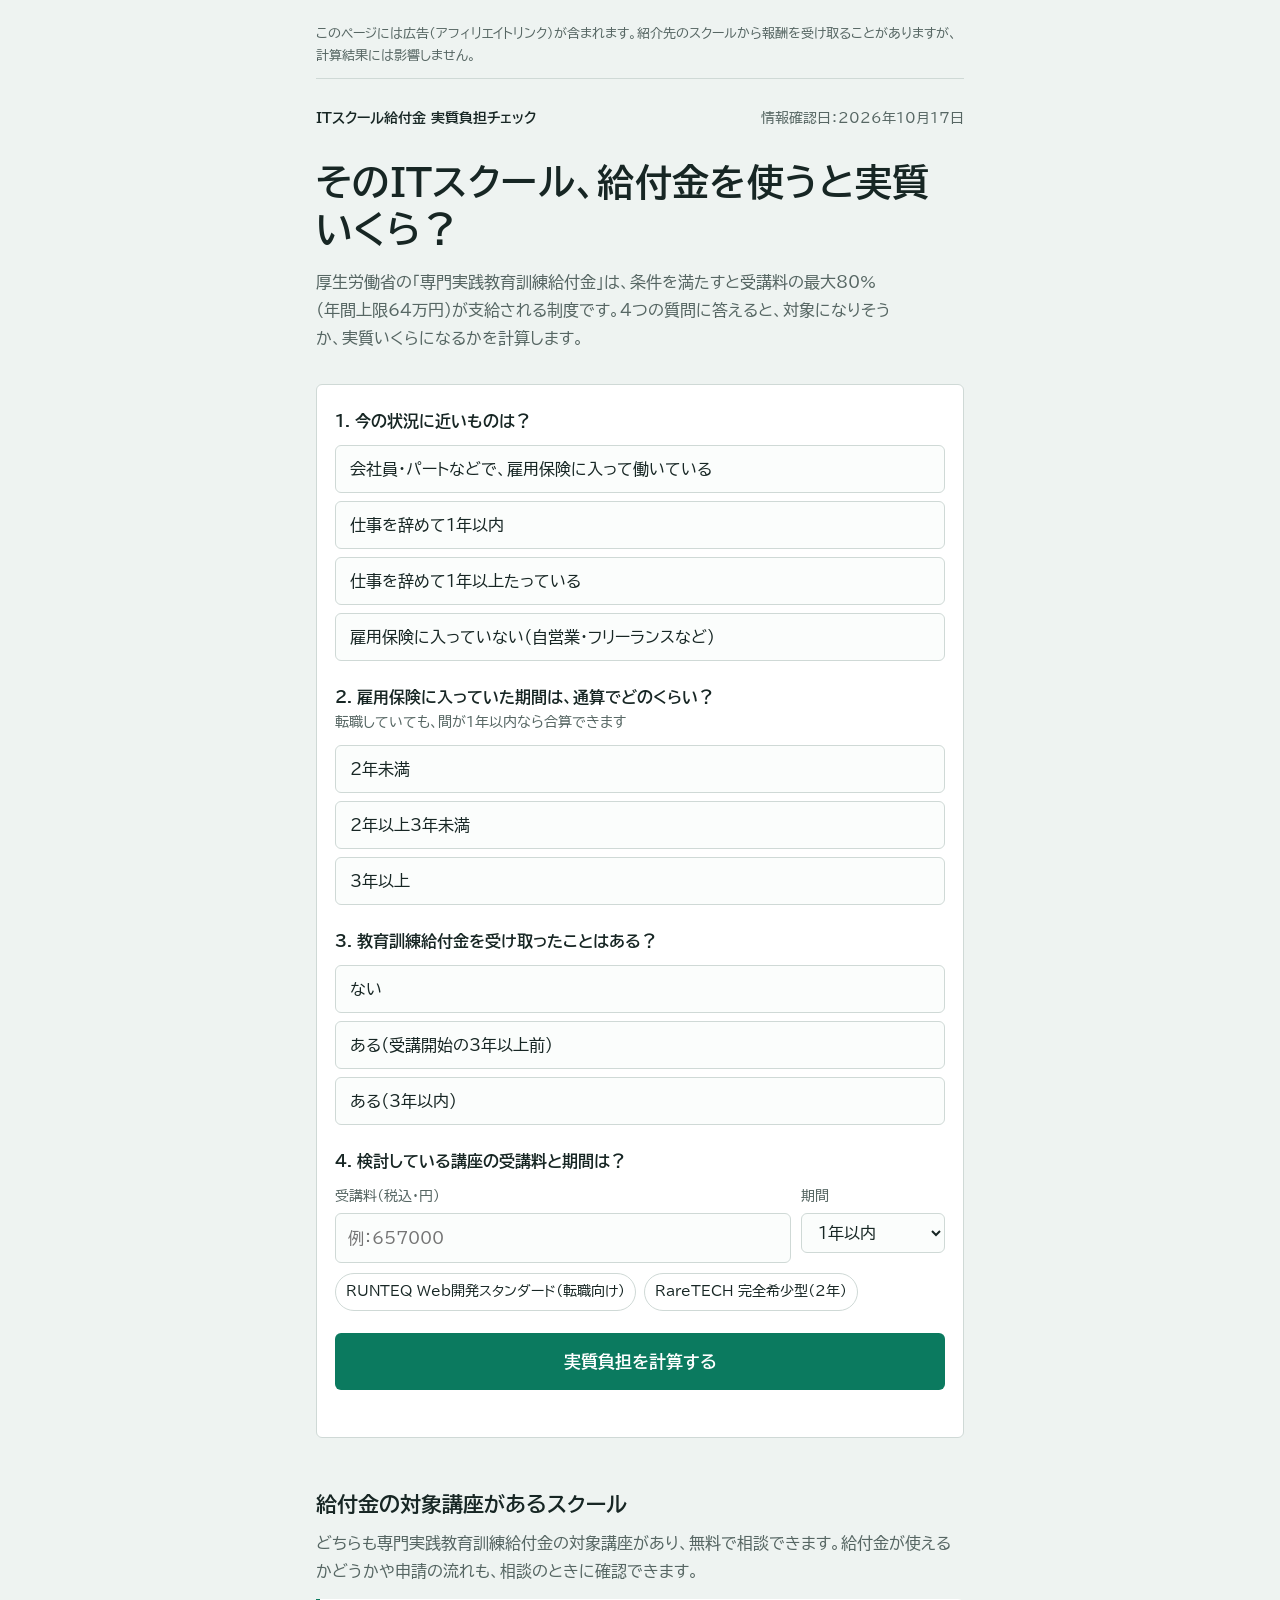
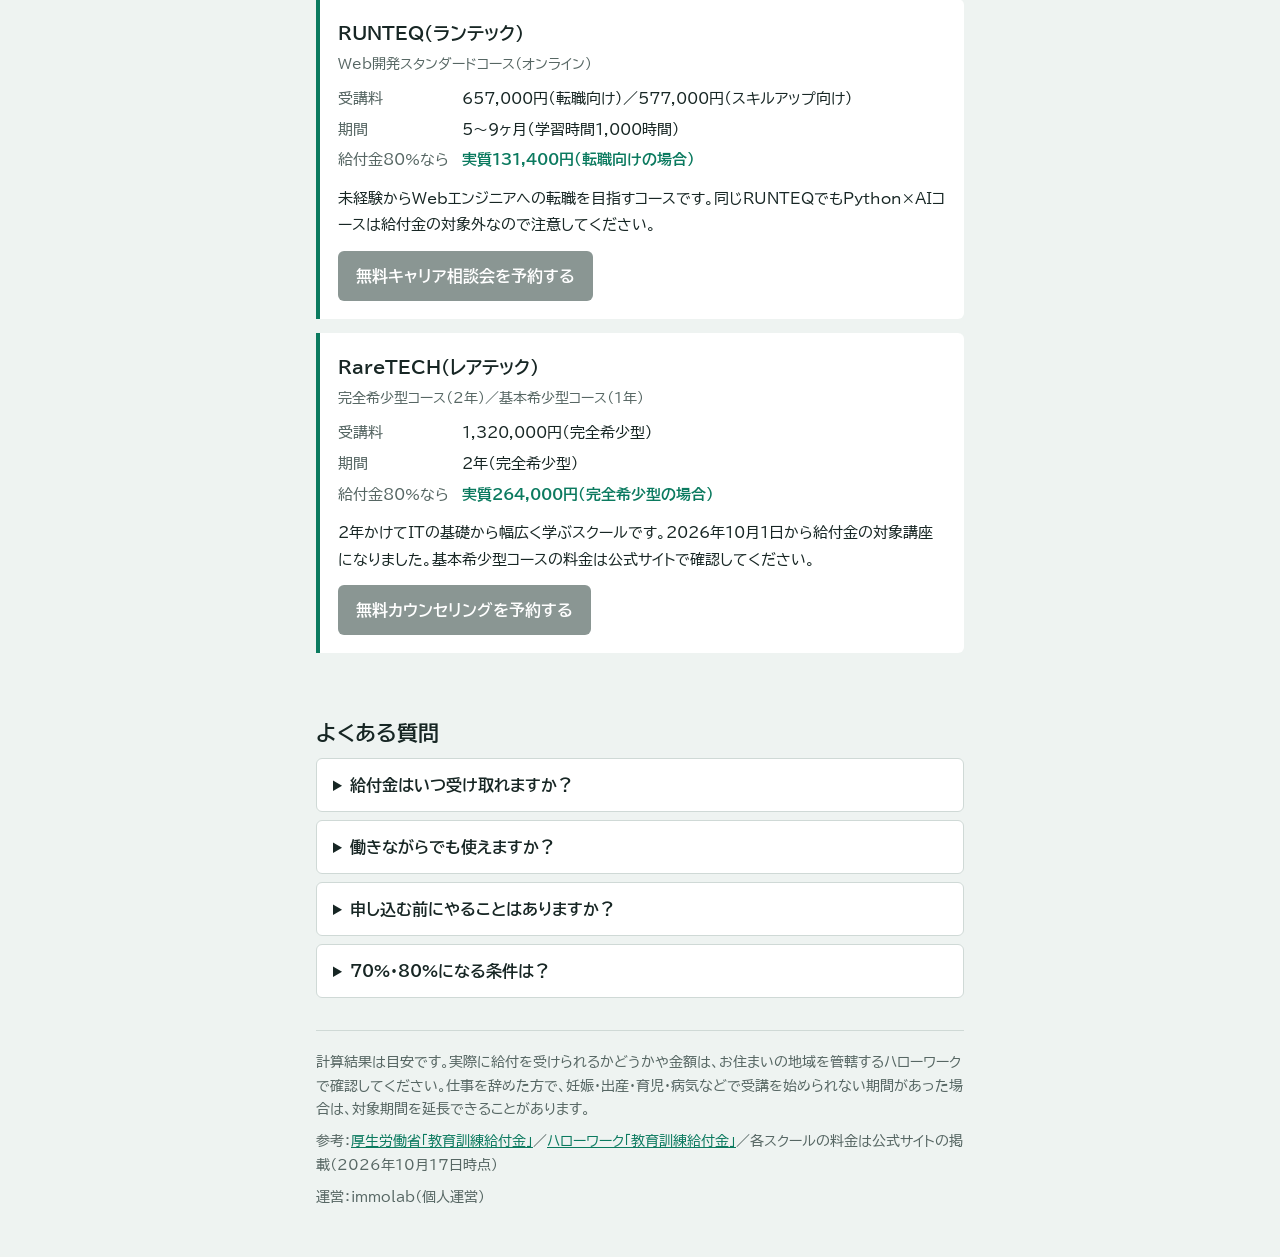
==== index.html @ c85489d1 "給付金の実質負担計算LPを追加 Co-Authored-By: Claude Opus 5.5 <noreply@anthropic.com> Claude-Session: https://clau" ====
<!doctype html>
<html lang="ja">
<head>
<meta charset="utf-8">
<meta name="viewport" content="width=device-width, initial-scale=1">
<title>ITスクール給付金 実質負担チェック｜専門実践教育訓練給付金でいくらになる？</title>
<meta name="description" content="専門実践教育訓練給付金を使うと、ITスクールの受講料は実質いくらになるのか。4つの質問で対象かどうかと、給付率50%・70%・80%ごとの実質負担額を計算します。">
<link rel="preconnect" href="https://fonts.googleapis.com">
<link rel="preconnect" href="https://fonts.gstatic.com" crossorigin>
<link href="https://fonts.googleapis.com/css2?family=BIZ+UDGothic:wght@400;700&family=BIZ+UDPGothic:wght@400;700&display=swap" rel="stylesheet">
<style>
:root{
  --bg:#eef3f1;
  --paper:#ffffff;
  --ink:#172624;
  --muted:#566663;
  --line:#cfd9d6;
  --green:#0b7a5f;
  --green-soft:#e1f1ec;
  --warn:#9b3f17;
  --warn-soft:#f8e9e1;
  --focus:#1f5fbf;
}
*{box-sizing:border-box}
html{-webkit-text-size-adjust:100%}
body{
  margin:0;background:var(--bg);color:var(--ink);
  font-family:"BIZ UDPGothic",system-ui,sans-serif;
  font-size:16px;line-height:1.75;
}
a{color:var(--green)}
:focus-visible{outline:3px solid var(--focus);outline-offset:2px}
.wrap{max-width:680px;margin:0 auto;padding:0 16px}
.pr{font-size:.8rem;color:var(--muted);padding:10px 0;border-bottom:1px solid var(--line)}
.site{display:flex;flex-wrap:wrap;gap:2px 16px;justify-content:space-between;align-items:baseline;padding:14px 0 0;font-size:.9rem;color:var(--muted)}
@media(max-width:480px){.slip td:first-child{font-size:.88rem}.slip .big td{font-size:1rem}.slip .big .net{font-size:1.25rem}}
.site b{color:var(--ink)}

/* hero */
.hero{padding:28px 0 8px}
.hero h1{font-size:clamp(1.6rem,6vw,2.3rem);line-height:1.3;margin:0 0 14px;letter-spacing:.01em}
.hero p{margin:0;color:var(--muted);max-width:36em}

/* calculator */
.calc{background:var(--paper);border:1px solid var(--line);border-radius:6px;margin:24px 0;padding:22px 18px}
.q{border:0;margin:0 0 22px;padding:0}
.q legend{font-weight:700;margin-bottom:10px;padding:0}
.q .hint{display:block;font-weight:400;font-size:.85rem;color:var(--muted)}
.opts{display:grid;gap:8px}
@media(min-width:560px){.opts.two{grid-template-columns:1fr 1fr}}
.opt{position:relative}
.opt input{position:absolute;opacity:0;inset:0}
.opt span{
  display:block;padding:11px 14px;border:1.5px solid var(--line);border-radius:6px;
  background:#fbfdfc;cursor:pointer;line-height:1.5
}
.opt input:checked+span{border-color:var(--green);background:var(--green-soft);font-weight:700}
.opt input:focus-visible+span{outline:3px solid var(--focus);outline-offset:2px}
.fee-row{display:grid;grid-template-columns:1fr 9rem;gap:10px}
.field label{display:block;font-size:.85rem;color:var(--muted);margin-bottom:4px}
.field input,.field select{
  width:100%;font:inherit;padding:10px 12px;border:1.5px solid var(--line);border-radius:6px;background:#fbfdfc;color:var(--ink)
}
.presets{display:flex;flex-wrap:wrap;gap:8px;margin-top:10px}
.presets button{
  font:inherit;font-size:.85rem;padding:6px 10px;border-radius:999px;border:1px solid var(--line);
  background:#fff;color:var(--ink);cursor:pointer
}
.presets button:hover{border-color:var(--green)}
.go{
  display:block;width:100%;margin-top:6px;font:inherit;font-weight:700;font-size:1.05rem;
  padding:14px;border:0;border-radius:6px;background:var(--green);color:#fff;cursor:pointer
}
.err{color:var(--warn);font-size:.9rem;margin:8px 0 0;min-height:1.2em}

/* result: a settlement slip */
.result{margin:0 0 28px}
.verdict{border-radius:6px;padding:14px 16px;margin-bottom:14px}
.verdict.ok{background:var(--green-soft);border:1px solid #b7dccf}
.verdict.ng{background:var(--warn-soft);border:1px solid #e8c6b5}
.verdict h2{font-size:1.15rem;margin:0 0 4px}
.verdict p{margin:0;font-size:.95rem}
.slip{
  background:var(--paper);border:1px solid var(--line);border-radius:4px;padding:20px 18px 16px;
  font-family:"BIZ UDGothic",monospace;font-variant-numeric:tabular-nums;
  background-image:radial-gradient(circle at 8px -2px,var(--bg) 7px,transparent 7.5px);
  background-size:16px 10px;background-repeat:repeat-x;background-position:0 100%;
}
.slip h3{font-family:"BIZ UDPGothic",sans-serif;font-size:1rem;margin:0 0 12px}
.slip table{width:100%;border-collapse:collapse;font-size:.95rem}
.slip td{padding:7px 0;vertical-align:top}
.slip td:last-child{text-align:right;white-space:nowrap;padding-left:12px}
.slip tr.fee td{border-bottom:1px dashed var(--line)}
.slip .stage td{border-bottom:1px dashed var(--line)}
.slip .stage small{display:block;font-family:"BIZ UDPGothic",sans-serif;color:var(--muted);font-size:.8rem;line-height:1.5}
.slip .net{font-weight:700;color:var(--green)}
.slip .big td{font-size:1.15rem;padding-top:12px}
.slip .big .net{font-size:1.5rem}
.slip-note{font-family:"BIZ UDPGothic",sans-serif;font-size:.82rem;color:var(--muted);margin:12px 0 0;line-height:1.6}

/* schools */
section.block{padding:8px 0 24px}
section.block h2{font-size:1.3rem;margin:16px 0 6px}
section.block>p{margin:0 0 14px;color:var(--muted)}
.school{background:var(--paper);border-left:4px solid var(--green);padding:18px;margin-bottom:14px;border-radius:0 6px 6px 0}
.school h3{margin:0 0 2px;font-size:1.15rem}
.school .course{color:var(--muted);font-size:.9rem;margin:0 0 10px}
.school dl{display:grid;grid-template-columns:7.5em 1fr;gap:4px 10px;margin:0 0 12px;font-size:.95rem}
.school dt{color:var(--muted)}
.school dd{margin:0}
.school dd.net{font-weight:700;color:var(--green)}
.school p{margin:0 0 12px;font-size:.95rem}
.cta{
  display:inline-block;padding:11px 18px;border-radius:6px;background:var(--ink);color:#fff;
  text-decoration:none;font-weight:700
}
.cta[aria-disabled="true"]{background:#8a9693;pointer-events:none}

/* faq */
details{background:var(--paper);border:1px solid var(--line);border-radius:6px;margin-bottom:8px}
summary{cursor:pointer;padding:12px 16px;font-weight:700}
details p{margin:0;padding:0 16px 14px;font-size:.95rem}

footer{border-top:1px solid var(--line);padding:20px 0 40px;font-size:.85rem;color:var(--muted)}
footer p{margin:0 0 8px}
@media (prefers-reduced-motion:no-preference){
  .result.show{animation:rise .35s ease-out}
  @keyframes rise{from{opacity:0;transform:translateY(6px)}to{opacity:1;transform:none}}
}
</style>
</head>
<body>
<div class="wrap">
  <p class="pr">このページには広告（アフィリエイトリンク）が含まれます。紹介先のスクールから報酬を受け取ることがありますが、計算結果には影響しません。</p>
  <div class="site"><b>ITスクール給付金 実質負担チェック</b><span>情報確認日：2026年10月17日</span></div>

  <header class="hero">
    <h1>そのITスクール、給付金を使うと実質いくら？</h1>
    <p>厚生労働省の「専門実践教育訓練給付金」は、条件を満たすと受講料の最大80%（年間上限64万円）が支給される制度です。4つの質問に答えると、対象になりそうか、実質いくらになるかを計算します。</p>
  </header>

  <form class="calc" id="calc" novalidate>
    <fieldset class="q">
      <legend>1. 今の状況に近いものは？</legend>
      <div class="opts">
        <label class="opt"><input type="radio" name="status" value="employed"><span>会社員・パートなどで、雇用保険に入って働いている</span></label>
        <label class="opt"><input type="radio" name="status" value="leftWithin"><span>仕事を辞めて1年以内</span></label>
        <label class="opt"><input type="radio" name="status" value="leftOver"><span>仕事を辞めて1年以上たっている</span></label>
        <label class="opt"><input type="radio" name="status" value="none"><span>雇用保険に入っていない（自営業・フリーランスなど）</span></label>
      </div>
    </fieldset>

    <fieldset class="q">
      <legend>2. 雇用保険に入っていた期間は、通算でどのくらい？<span class="hint">転職していても、間が1年以内なら合算できます</span></legend>
      <div class="opts">
        <label class="opt"><input type="radio" name="period" value="lt2"><span>2年未満</span></label>
        <label class="opt"><input type="radio" name="period" value="2to3"><span>2年以上3年未満</span></label>
        <label class="opt"><input type="radio" name="period" value="ge3"><span>3年以上</span></label>
      </div>
    </fieldset>

    <fieldset class="q">
      <legend>3. 教育訓練給付金を受け取ったことはある？</legend>
      <div class="opts">
        <label class="opt"><input type="radio" name="prior" value="never"><span>ない</span></label>
        <label class="opt"><input type="radio" name="prior" value="over3"><span>ある（受講開始の3年以上前）</span></label>
        <label class="opt"><input type="radio" name="prior" value="within3"><span>ある（3年以内）</span></label>
      </div>
    </fieldset>

    <fieldset class="q">
      <legend>4. 検討している講座の受講料と期間は？</legend>
      <div class="fee-row">
        <div class="field">
          <label for="fee">受講料（税込・円）</label>
          <input id="fee" name="fee" inputmode="numeric" placeholder="例：657000" autocomplete="off">
        </div>
        <div class="field">
          <label for="years">期間</label>
          <select id="years" name="years">
            <option value="1">1年以内</option>
            <option value="2">1年超〜2年</option>
            <option value="3">2年超〜3年</option>
          </select>
        </div>
      </div>
      <div class="presets" aria-label="講座の例を入れる">
        <button type="button" data-fee="657000" data-years="1">RUNTEQ Web開発スタンダード（転職向け）</button>
        <button type="button" data-fee="1320000" data-years="2">RareTECH 完全希少型（2年）</button>
      </div>
    </fieldset>

    <button class="go" type="submit">実質負担を計算する</button>
    <p class="err" id="err" role="alert"></p>
  </form>

  <div class="result" id="result" hidden aria-live="polite"></div>

  <section class="block" id="schools">
    <h2>給付金の対象講座があるスクール</h2>
    <p>どちらも専門実践教育訓練給付金の対象講座があり、無料で相談できます。給付金が使えるかどうかや申請の流れも、相談のときに確認できます。</p>

    <article class="school">
      <h3>RUNTEQ（ランテック）</h3>
      <p class="course">Web開発スタンダードコース（オンライン）</p>
      <dl>
        <dt>受講料</dt><dd>657,000円（転職向け）／577,000円（スキルアップ向け）</dd>
        <dt>期間</dt><dd>5〜9ヶ月（学習時間1,000時間）</dd>
        <dt>給付金80%なら</dt><dd class="net">実質131,400円（転職向けの場合）</dd>
      </dl>
      <p>未経験からWebエンジニアへの転職を目指すコースです。同じRUNTEQでもPython×AIコースは給付金の対象外なので注意してください。</p>
      <a class="cta" data-school="runteq" href="#" aria-disabled="true">無料キャリア相談会を予約する</a>
    </article>

    <article class="school">
      <h3>RareTECH（レアテック）</h3>
      <p class="course">完全希少型コース（2年）／基本希少型コース（1年）</p>
      <dl>
        <dt>受講料</dt><dd>1,320,000円（完全希少型）</dd>
        <dt>期間</dt><dd>2年（完全希少型）</dd>
        <dt>給付金80%なら</dt><dd class="net">実質264,000円（完全希少型の場合）</dd>
      </dl>
      <p>2年かけてITの基礎から幅広く学ぶスクールです。2026年10月1日から給付金の対象講座になりました。基本希少型コースの料金は公式サイトで確認してください。</p>
      <a class="cta" data-school="raretech" href="#" aria-disabled="true">無料カウンセリングを予約する</a>
    </article>
  </section>

  <section class="block" id="faq">
    <h2>よくある質問</h2>
    <details><summary>給付金はいつ受け取れますか？</summary>
      <p>受講料をいったん自分で支払い、受講中は6ヶ月ごと、修了後にも、本人がハローワークに申請して受け取ります。受講料から最初に値引きされる仕組みではありません。</p></details>
    <details><summary>働きながらでも使えますか？</summary>
      <p>使えます。雇用保険に入って働いている人も対象です。</p></details>
    <details><summary>申し込む前にやることはありますか？</summary>
      <p>まず「訓練前キャリアコンサルティング」を受けてジョブ・カードをもらい、それを受講開始日の2週間前までにハローワークへ提出して、受給資格の確認を受ける必要があります。受講開始日から逆算して、早めに準備してください。</p></details>
    <details><summary>70%・80%になる条件は？</summary>
      <p>70%は、修了後1年以内に資格を取るなどして、雇用保険に入って働いている場合です。80%は、それに加えて修了後の賃金が受講開始前より5%以上上がった場合です。</p></details>
  </section>

  <footer>
    <p>計算結果は目安です。実際に給付を受けられるかどうかや金額は、お住まいの地域を管轄するハローワークで確認してください。仕事を辞めた方で、妊娠・出産・育児・病気などで受講を始められない期間があった場合は、対象期間を延長できることがあります。</p>
    <p>参考：<a href="https://www.mhlw.go.jp/stf/seisakunitsuite/bunya/koyou_roudou/jinzaikaihatsu/kyouiku.html" rel="noopener">厚生労働省「教育訓練給付金」</a>／<a href="https://www.hellowork.mhlw.go.jp/insurance/insurance_education.html" rel="noopener">ハローワーク「教育訓練給付金」</a>／各スクールの料金は公式サイトの掲載（2026年10月17日時点）</p>
    <p>運営：immolab（個人運営）</p>
  </footer>
</div>

<script>
(function(){
  // 2024年10月以降に開講する専門実践教育訓練の給付率と年間上限
  var STAGES = [
    {rate:.5, cap:400000, label:'受講中〜修了時（基本）', note:'受講していれば対象'},
    {rate:.7, cap:560000, label:'修了後に就職などした場合', note:'修了後1年以内に資格取得などをして、雇用保険に入って働いている'},
    {rate:.8, cap:640000, label:'さらに賃金が上がった場合', note:'修了後の賃金が受講開始前より5%以上アップ'}
  ];
  // アフィリエイトリンクは提携承認後にここへ入れる
  var LINKS = {runteq:'', raretech:''};

  var form = document.getElementById('calc');
  var out = document.getElementById('result');
  var err = document.getElementById('err');
  var feeEl = document.getElementById('fee');
  var yearsEl = document.getElementById('years');

  document.querySelectorAll('.cta').forEach(function(a){
    var url = LINKS[a.dataset.school];
    if(url){a.href = url; a.removeAttribute('aria-disabled'); a.rel = 'sponsored noopener'; a.target = '_blank';}
  });

  document.querySelectorAll('.presets button').forEach(function(b){
    b.addEventListener('click', function(){
      feeEl.value = Number(b.dataset.fee).toLocaleString('ja-JP');
      yearsEl.value = b.dataset.years;
    });
  });

  function yen(n){return Math.round(n).toLocaleString('ja-JP') + '円';}
  function val(name){var c = form.querySelector('input[name="'+name+'"]:checked'); return c ? c.value : null;}

  function eligibility(status, period, prior){
    if(status === 'none') return {ok:false, why:'雇用保険に入っていない期間は対象になりません。過去に入っていて、辞めてから1年以内なら「仕事を辞めて1年以内」を選んでください。'};
    if(status === 'leftOver') return {ok:false, why:'仕事を辞めた翌日から1年を過ぎると、原則として対象外です。妊娠・出産・育児・病気などで延長できる場合があるので、ハローワークに確認してください。'};
    if(prior === 'within3') return {ok:false, why:'前回の給付から3年たっていないため、今回は対象外です。'};
    if(period === 'lt2') return {ok:false, why:'初めて受け取る場合でも、雇用保険に通算2年以上入っている必要があります。'};
    if(period === '2to3' && prior === 'over3') return {ok:false, why:'2回目以降は、前回の受給後に雇用保険に通算3年以上入っている必要があります。'};
    return {ok:true, why: status === 'leftWithin'
      ? '条件に当てはまりそうです。辞めた翌日から1年以内に受講を始める必要があります。'
      : '条件に当てはまりそうです。'};
  }

  form.addEventListener('submit', function(e){
    e.preventDefault();
    var status = val('status'), period = val('period'), prior = val('prior');
    var fee = Number(String(feeEl.value).replace(/[^0-9]/g,''));
    var years = Number(yearsEl.value);
    if(!status || !period || !prior){ err.textContent = '1〜3の質問すべてに答えてください。'; return; }
    if(!fee || fee < 10000){ err.textContent = '受講料を円で入力してください（例：657000）。'; feeEl.focus(); return; }
    err.textContent = '';

    var el = eligibility(status, period, prior);
    var html = '<div class="verdict ' + (el.ok ? 'ok' : 'ng') + '"><h2>' +
      (el.ok ? '給付金の対象になる可能性があります' : '今の条件では対象外の可能性が高いです') +
      '</h2><p>' + el.why + '</p></div>';

    html += '<div class="slip"><h3>' + (el.ok ? '実質負担の目安' : '参考：対象だった場合の実質負担') + '</h3><table>';
    html += '<tr class="fee"><td>受講料</td><td>' + yen(fee) + '</td></tr>';
    STAGES.forEach(function(s, i){
      var paid = Math.min(fee * s.rate, s.cap * years);
      var big = i === STAGES.length - 1 ? ' big' : '';
      html += '<tr class="stage' + big + '"><td>給付' + Math.round(s.rate*100) + '%：' + s.label +
        '<small>' + s.note + '／給付額 ' + yen(paid) + '</small></td><td class="net">実質 ' + yen(fee - paid) + '</td></tr>';
    });
    html += '</table><p class="slip-note">年間上限（50%は40万円、70%は56万円、80%は64万円）を期間の年数分として計算した目安です。給付金は受講後に本人が申請して受け取ります。</p></div>';

    out.innerHTML = html;
    out.hidden = false;
    out.classList.remove('show'); void out.offsetWidth; out.classList.add('show');
    out.scrollIntoView({behavior: matchMedia('(prefers-reduced-motion: reduce)').matches ? 'auto' : 'smooth', block:'start'});
  });
})();
</script>
</body>
</html>
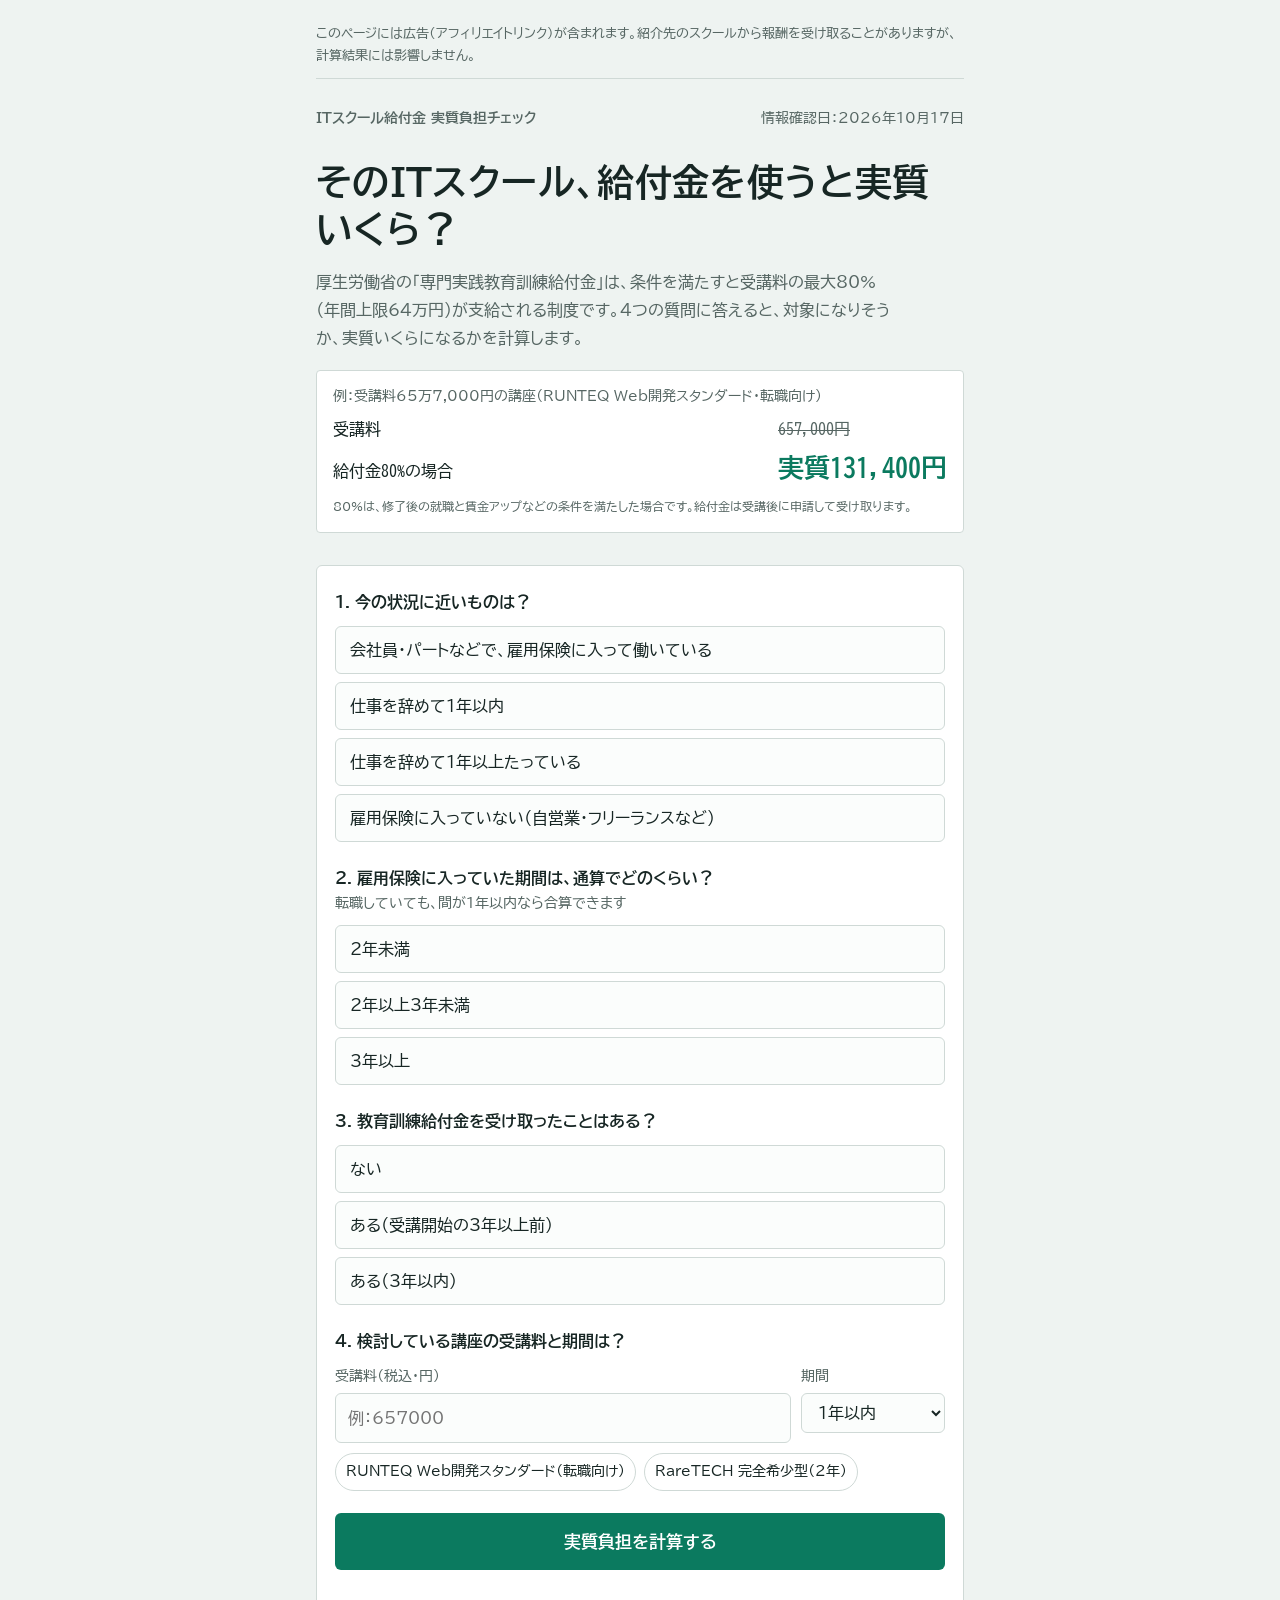
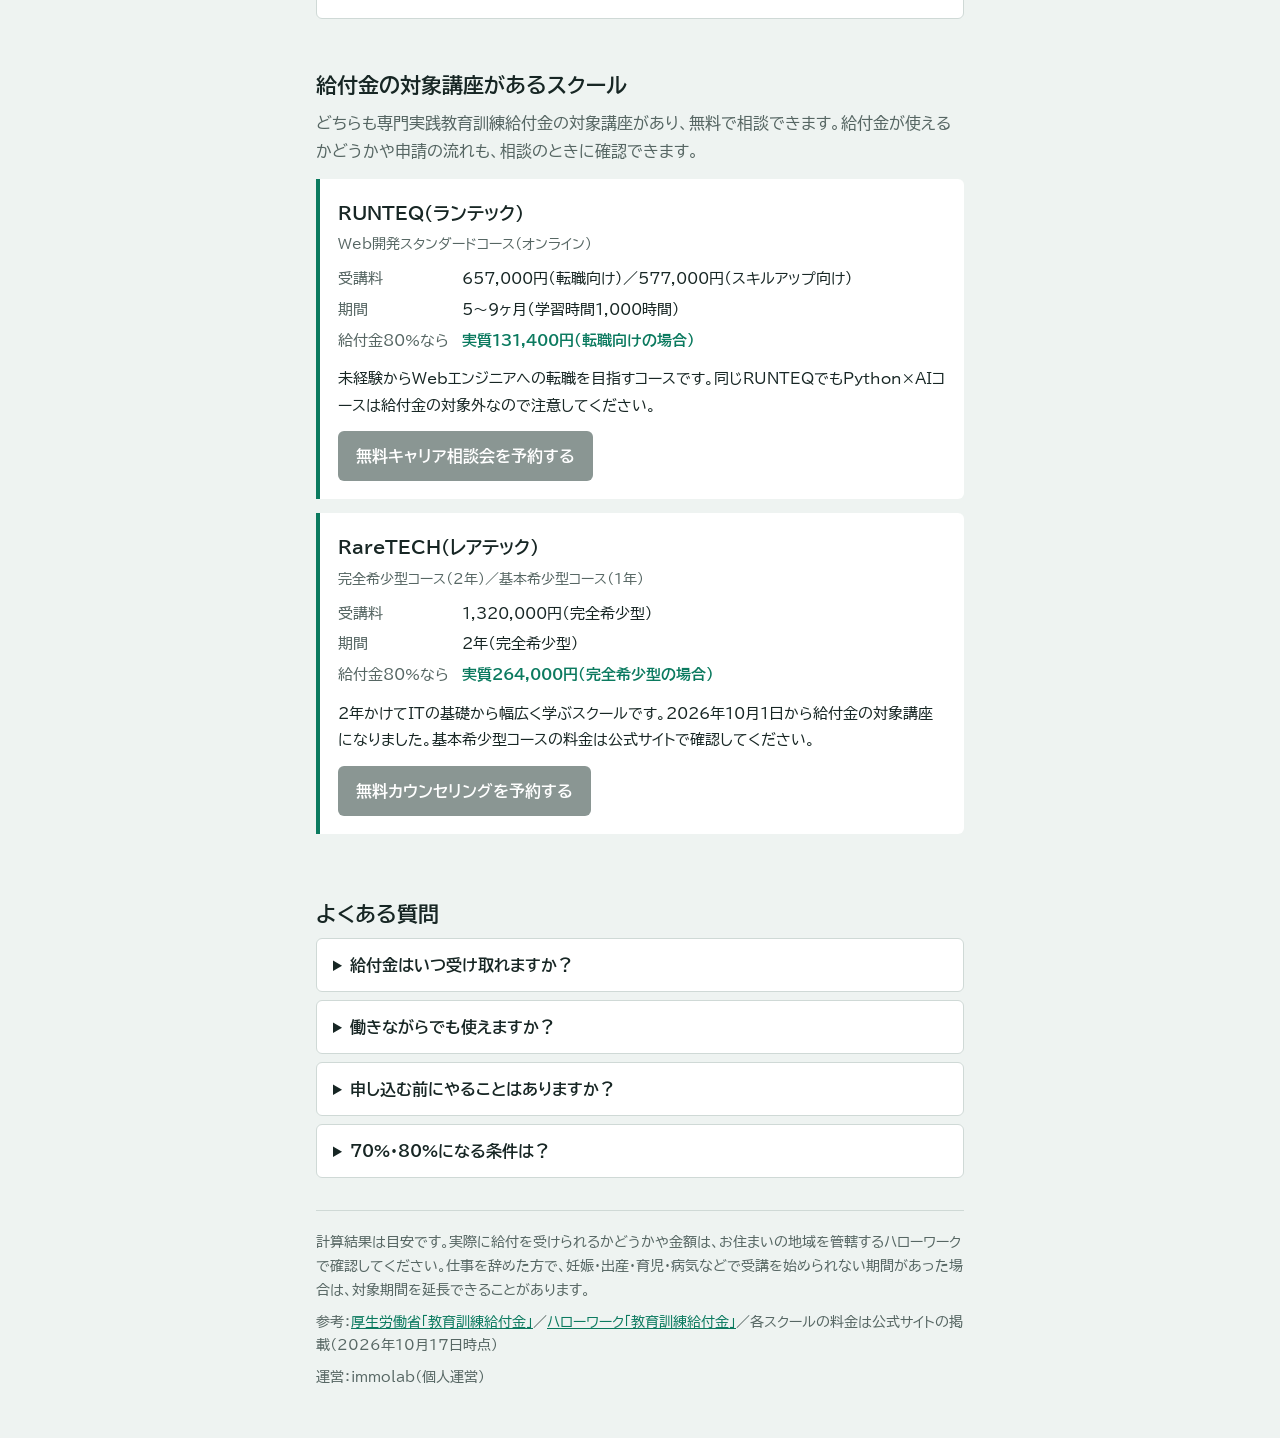
==== commit 69cbbe9a: "冒頭に計算例、結果の直後に相談への導線を追加し、スマホの明細表示を改善 Co-Authored-By: Claude Opus 5.5 <noreply@anthropic.com> Claude-S" ====
--- a/index.html
+++ b/index.html
@@ -33,13 +33,26 @@
 .wrap{max-width:680px;margin:0 auto;padding:0 16px}
 .pr{font-size:.8rem;color:var(--muted);padding:10px 0;border-bottom:1px solid var(--line)}
 .site{display:flex;flex-wrap:wrap;gap:2px 16px;justify-content:space-between;align-items:baseline;padding:14px 0 0;font-size:.9rem;color:var(--muted)}
-@media(max-width:480px){.slip td:first-child{font-size:.88rem}.slip .big td{font-size:1rem}.slip .big .net{font-size:1.25rem}}
+.slip .stage td:first-child{font-family:"BIZ UDPGothic",sans-serif}
+}
 .site b{color:var(--ink)}
 
 /* hero */
 .hero{padding:28px 0 8px}
 .hero h1{font-size:clamp(1.6rem,6vw,2.3rem);line-height:1.3;margin:0 0 14px;letter-spacing:.01em}
 .hero p{margin:0;color:var(--muted);max-width:36em}
+.example{
+  margin:18px 0 0;background:var(--paper);border:1px solid var(--line);border-radius:4px;
+  padding:14px 16px;font-family:"BIZ UDGothic",monospace;font-variant-numeric:tabular-nums;
+  display:grid;grid-template-columns:1fr auto;gap:2px 12px;align-items:baseline
+}
+.example .cap{grid-column:1/-1;font-family:"BIZ UDPGothic",sans-serif;font-size:.85rem;color:var(--muted);margin-bottom:4px}
+.example .from{text-decoration:line-through;text-decoration-color:var(--muted);color:var(--muted)}
+.example .to{font-size:1.6rem;font-weight:700;color:var(--green)}
+.example small{grid-column:1/-1;font-family:"BIZ UDPGothic",sans-serif;font-size:.78rem;color:var(--muted);margin-top:4px}
+.next{margin-top:14px;padding:16px;background:var(--paper);border:1px solid var(--line);border-radius:6px}
+.next p{margin:0 0 10px;font-size:.95rem}
+.next a{display:inline-block;padding:11px 18px;border-radius:6px;background:var(--green);color:#fff;text-decoration:none;font-weight:700}
 
 /* calculator */
 .calc{background:var(--paper);border:1px solid var(--line);border-radius:6px;margin:24px 0;padding:22px 18px}
@@ -127,6 +140,15 @@
   .result.show{animation:rise .35s ease-out}
   @keyframes rise{from{opacity:0;transform:translateY(6px)}to{opacity:1;transform:none}}
 }
+@media(max-width:480px){
+  .slip table,.slip tbody,.slip tr{display:block}
+  .slip tr.fee{display:flex;justify-content:space-between;border-bottom:1px dashed var(--line)}
+  .slip tr.fee td{border:0}
+  .slip .stage{border-bottom:1px dashed var(--line);padding:6px 0}
+  .slip .stage td{display:block;border:0;padding:0}
+  .slip .stage td:last-child{text-align:right;padding-top:2px}
+  .slip .big td{font-size:1rem}
+  .slip .big .net{font-size:1.4rem}
 </style>
 </head>
 <body>
@@ -137,6 +159,12 @@
   <header class="hero">
     <h1>そのITスクール、給付金を使うと実質いくら？</h1>
     <p>厚生労働省の「専門実践教育訓練給付金」は、条件を満たすと受講料の最大80%（年間上限64万円）が支給される制度です。4つの質問に答えると、対象になりそうか、実質いくらになるかを計算します。</p>
+    <div class="example" aria-label="計算例">
+      <span class="cap">例：受講料65万7,000円の講座（RUNTEQ Web開発スタンダード・転職向け）</span>
+      <span>受講料</span><span class="from">657,000円</span>
+      <span>給付金80%の場合</span><span class="to">実質131,400円</span>
+      <small>80%は、修了後の就職と賃金アップなどの条件を満たした場合です。給付金は受講後に申請して受け取ります。</small>
+    </div>
   </header>
 
   <form class="calc" id="calc" novalidate>
@@ -310,6 +338,9 @@
         '<small>' + s.note + '／給付額 ' + yen(paid) + '</small></td><td class="net">実質 ' + yen(fee - paid) + '</td></tr>';
     });
     html += '</table><p class="slip-note">年間上限（50%は40万円、70%は56万円、80%は64万円）を期間の年数分として計算した目安です。給付金は受講後に本人が申請して受け取ります。</p></div>';
+    html += el.ok
+      ? '<div class="next"><p>給付金の対象講座があるスクールでは、無料相談で「自分が対象になるか」「申請の流れ」まで確認できます。</p><a href="#schools">対象講座があるスクールを見る</a></div>'
+      : '<div class="next"><p>対象外でも、スクールによっては分割払いや別の支援制度が使える場合があります。</p><a href="#schools">スクールの情報を見る</a></div>';
 
     out.innerHTML = html;
     out.hidden = false;
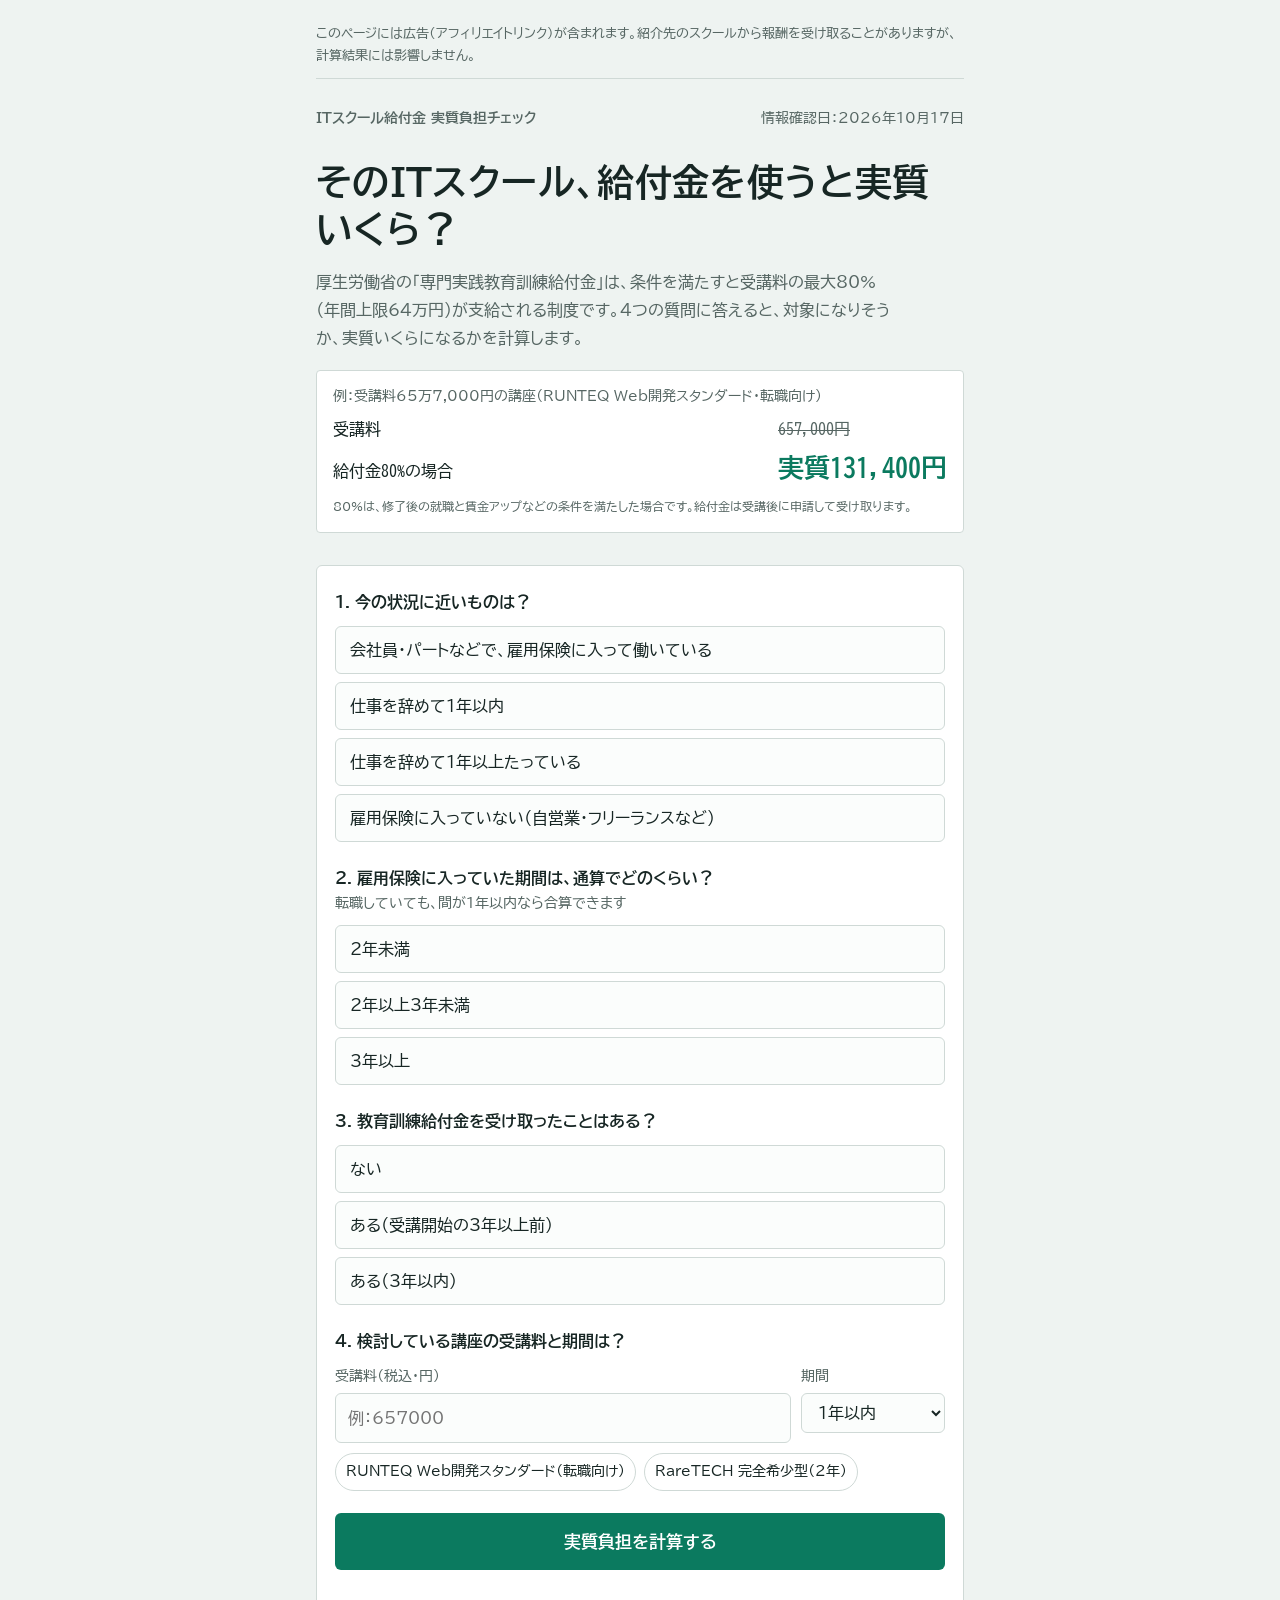
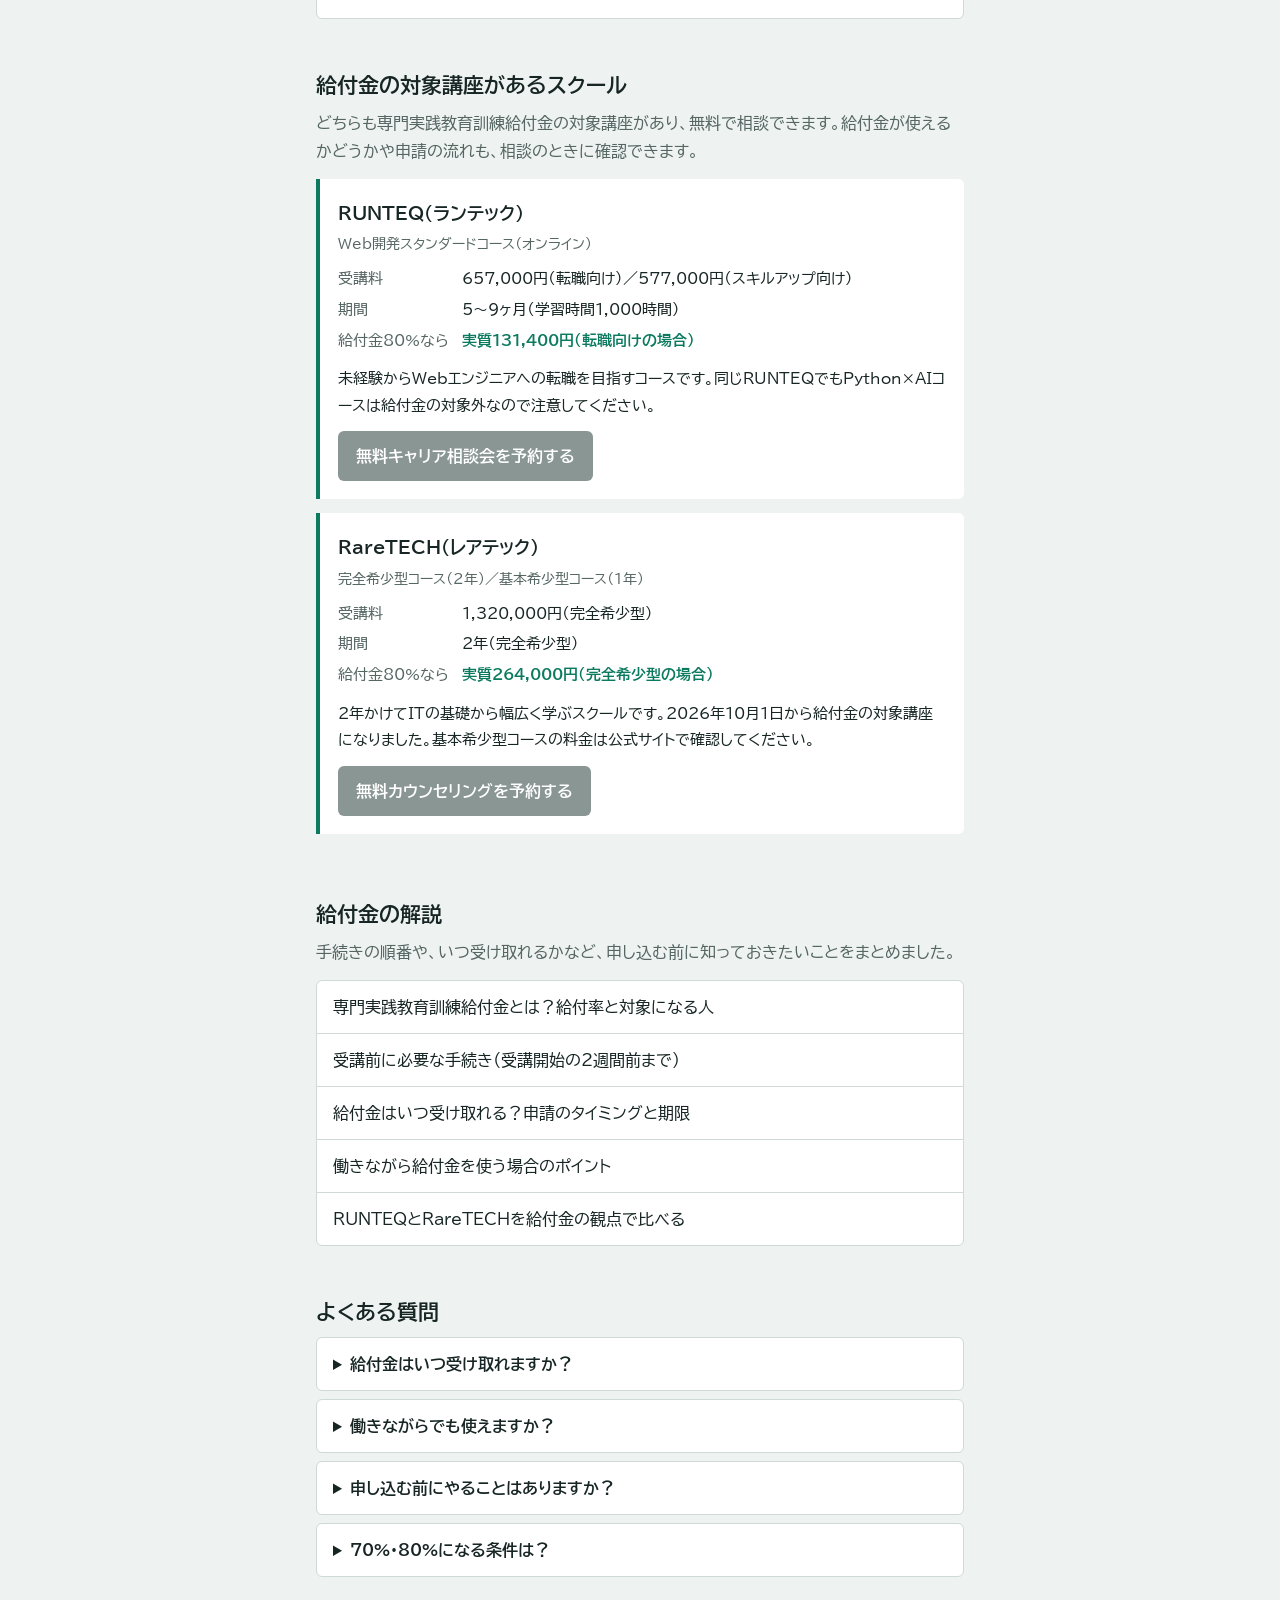
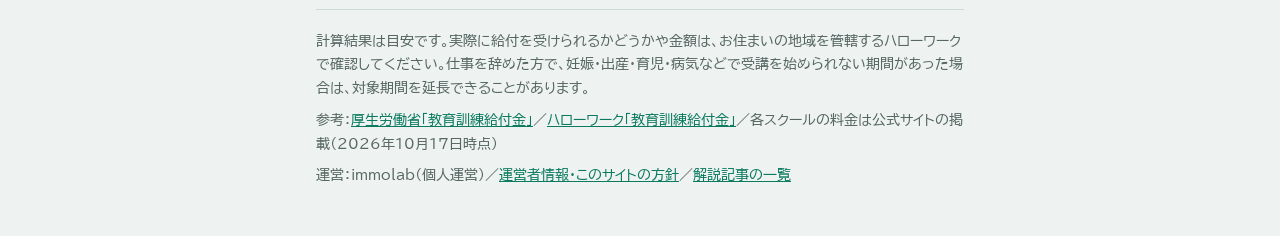
==== commit c320f1c7: "解説記事5本・記事一覧・運営者情報ページを追加し、トップから導線を追加 Co-Authored-By: Claude Opus 5.5 <noreply@anthropic.com> Claude-S" ====
--- a/index.html
+++ b/index.html
@@ -129,6 +129,12 @@
 }
 .cta[aria-disabled="true"]{background:#8a9693;pointer-events:none}
 
+.guide-list{list-style:none;padding:0;margin:0;background:var(--paper);border:1px solid var(--line);border-radius:6px}
+.guide-list li{border-bottom:1px solid var(--line)}
+.guide-list li:last-child{border-bottom:0}
+.guide-list a{display:block;padding:12px 16px;color:var(--ink);text-decoration:none}
+.guide-list a:hover{color:var(--green)}
+
 /* faq */
 details{background:var(--paper);border:1px solid var(--line);border-radius:6px;margin-bottom:8px}
 summary{cursor:pointer;padding:12px 16px;font-weight:700}
@@ -253,6 +259,18 @@
     </article>
   </section>
 
+  <section class="block" id="guide">
+    <h2>給付金の解説</h2>
+    <p>手続きの順番や、いつ受け取れるかなど、申し込む前に知っておきたいことをまとめました。</p>
+    <ul class="guide-list">
+      <li><a href="articles/seido.html">専門実践教育訓練給付金とは？給付率と対象になる人</a></li>
+      <li><a href="articles/tetsuzuki.html">受講前に必要な手続き（受講開始の2週間前まで）</a></li>
+      <li><a href="articles/schedule.html">給付金はいつ受け取れる？申請のタイミングと期限</a></li>
+      <li><a href="articles/zaishoku.html">働きながら給付金を使う場合のポイント</a></li>
+      <li><a href="articles/hikaku.html">RUNTEQとRareTECHを給付金の観点で比べる</a></li>
+    </ul>
+  </section>
+
   <section class="block" id="faq">
     <h2>よくある質問</h2>
     <details><summary>給付金はいつ受け取れますか？</summary>
@@ -268,7 +286,7 @@
   <footer>
     <p>計算結果は目安です。実際に給付を受けられるかどうかや金額は、お住まいの地域を管轄するハローワークで確認してください。仕事を辞めた方で、妊娠・出産・育児・病気などで受講を始められない期間があった場合は、対象期間を延長できることがあります。</p>
     <p>参考：<a href="https://www.mhlw.go.jp/stf/seisakunitsuite/bunya/koyou_roudou/jinzaikaihatsu/kyouiku.html" rel="noopener">厚生労働省「教育訓練給付金」</a>／<a href="https://www.hellowork.mhlw.go.jp/insurance/insurance_education.html" rel="noopener">ハローワーク「教育訓練給付金」</a>／各スクールの料金は公式サイトの掲載（2026年10月17日時点）</p>
-    <p>運営：immolab（個人運営）</p>
+    <p>運営：immolab（個人運営）／<a href="about.html">運営者情報・このサイトの方針</a>／<a href="articles/index.html">解説記事の一覧</a></p>
   </footer>
 </div>
 
